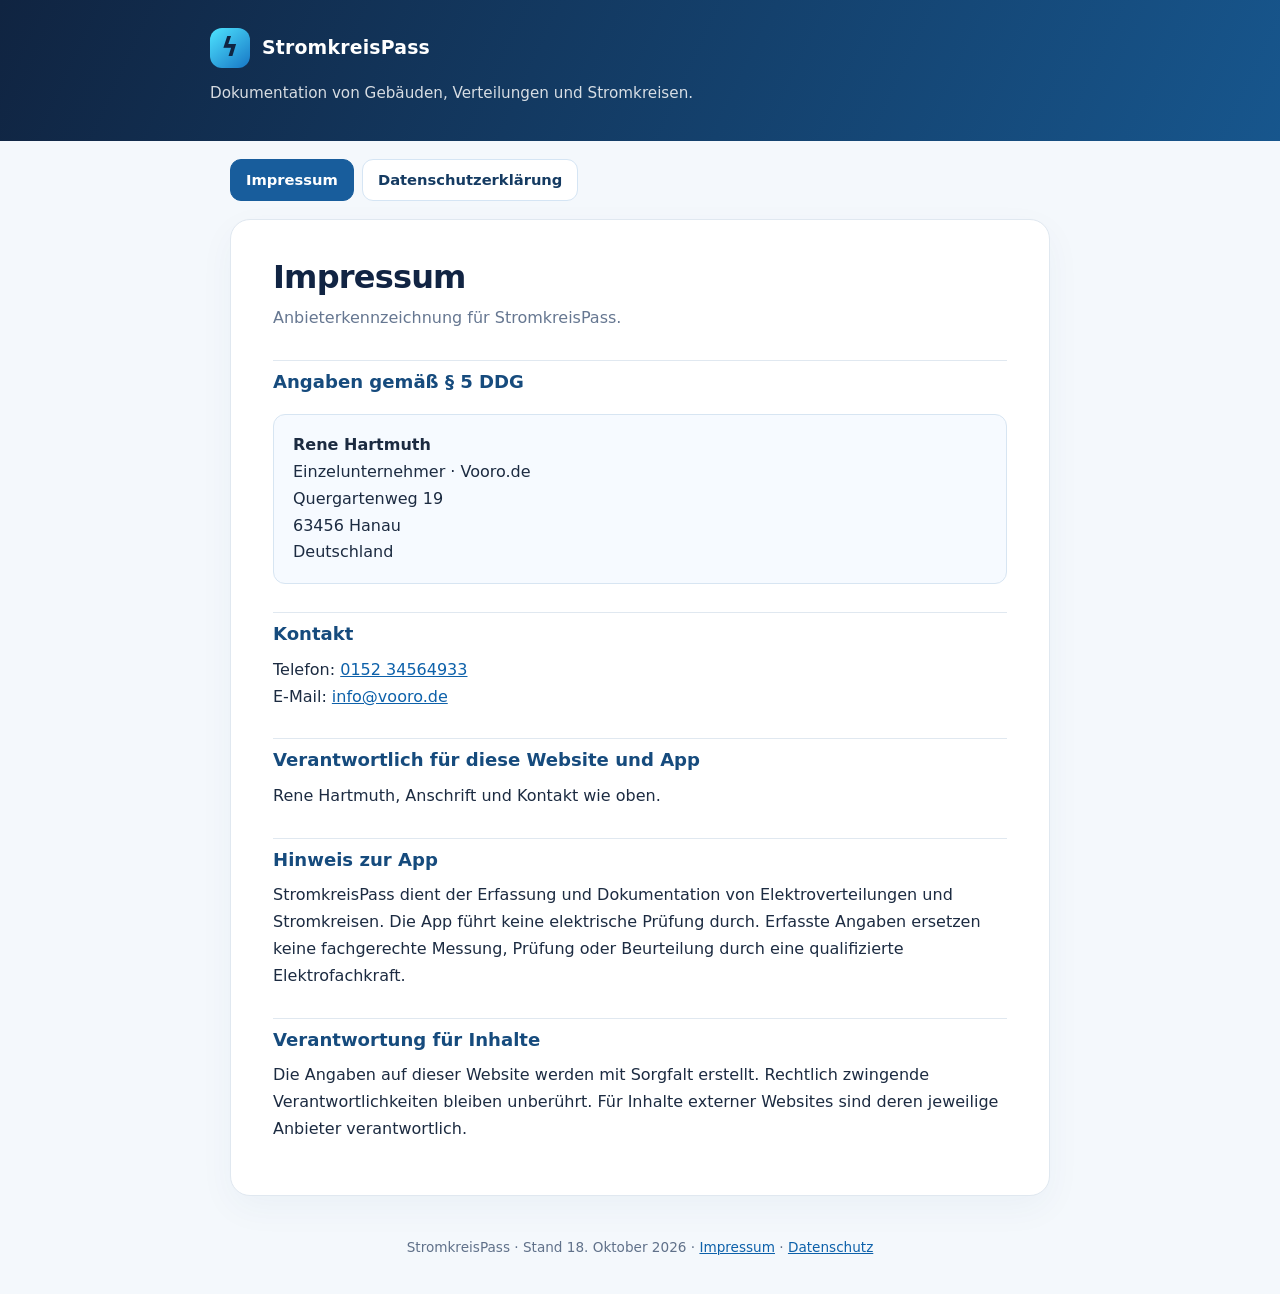
==== index.html @ a769bfb1 "Add files via upload" ====
<!doctype html>
<html lang="de">
<head><meta charset="utf-8"><meta name="viewport" content="width=device-width, initial-scale=1">
<meta name="color-scheme" content="light"><meta name="theme-color" content="#102441">
<meta name="description" content="Anbieterkennzeichnung für StromkreisPass.">
<title>Impressum | StromkreisPass</title><style>
:root {color-scheme:light; --navy:#112443; --accent:#1c74cc; --ink:#1c2b41; --muted:#667791; --line:#e0e8f0; --bg:#f4f8fc; --white:#fff}
*{box-sizing:border-box} body{margin:0;font-family:-apple-system,BlinkMacSystemFont,"Segoe UI",system-ui,sans-serif;line-height:1.68;background:var(--bg);color:var(--ink)}
header{background:linear-gradient(115deg,#102441,#17568d);color:white;padding:28px max(20px,calc((100vw - 860px)/2)) 34px}
.brand{display:flex;align-items:center;gap:12px;font-weight:800;letter-spacing:.01em;font-size:1.18rem}
.mark{display:inline-flex;align-items:center;justify-content:center;width:40px;height:40px;border-radius:12px;background:linear-gradient(140deg,#4ee4ff,#1776c5);color:#102441;font-size:26px}
header p{margin:13px 0 0;opacity:.83;font-size:.95rem}
nav{max-width:860px;margin:18px auto 0;display:flex;gap:8px;flex-wrap:wrap;padding:0 20px}
nav a{color:#153b62;text-decoration:none;border:1px solid #d5e5f4;background:white;padding:8px 15px;border-radius:11px;font-size:.92rem;font-weight:650}
nav a[aria-current="page"]{color:white;background:#185d9c;border-color:#185d9c}
main{width:calc(100% - 40px);max-width:820px;margin:18px auto 40px;padding:38px 42px;background:var(--white);border:1px solid var(--line);border-radius:20px;box-shadow:0 12px 36px rgba(22,66,110,.045)}
h1{font-size:2rem;color:var(--navy);line-height:1.2;letter-spacing:-.025em;margin:0 0 8px} .lead{color:var(--muted);font-size:1rem;margin:0 0 27px}
h2{color:#164b7d;font-size:1.13rem;line-height:1.35;margin:28px 0 10px;padding-top:9px;border-top:1px solid var(--line)}
h3{font-size:1rem;color:#1d3e63;margin:21px 0 6px}p,ul{margin:8px 0 14px}ul{padding-left:22px}li{margin:5px 0} a{color:#0d61aa;overflow-wrap:anywhere}a:hover{text-decoration:underline}
.contact{border:1px solid #d7e5f2;background:#f6faff;border-radius:12px;padding:17px 19px;margin:20px 0}
.notice{border-left:4px solid #1d83b6;background:#f3f9ff;padding:12px 16px;border-radius:0 10px 10px 0;margin:20px 0}
footer{color:#60718a;text-align:center;max-width:820px;padding:0 20px 36px;margin:auto;font-size:.85rem}
@media(max-width:620px){main{padding:26px 20px;border-radius:14px}h1{font-size:1.7rem}header{padding:25px 22px 30px}}
@media(prefers-reduced-motion:no-preference){a{transition:color .15s,background .15s}}
</style></head>
<body>
<header><div class="brand"><span class="mark" aria-hidden="true">ϟ</span><span>StromkreisPass</span></div><p>Dokumentation von Gebäuden, Verteilungen und Stromkreisen.</p></header>
<nav aria-label="Rechtliche Informationen"><a href="./" aria-current="page">Impressum</a><a href="datenschutz.html" >Datenschutzerklärung</a></nav>
<main><h1>Impressum</h1><p class="lead">Anbieterkennzeichnung für StromkreisPass.</p>
<h2>Angaben gemäß § 5 DDG</h2>
<div class="contact"><strong>Rene Hartmuth</strong><br>Einzelunternehmer · Vooro.de<br>Quergartenweg 19<br>63456 Hanau<br>Deutschland</div>
<h2>Kontakt</h2>
<p>Telefon: <a href="tel:+4915234564933">0152 34564933</a><br>E-Mail: <a href="mailto:info@vooro.de">info@vooro.de</a></p>
<h2>Verantwortlich für diese Website und App</h2>
<p>Rene Hartmuth, Anschrift und Kontakt wie oben.</p>
<h2>Hinweis zur App</h2>
<p>StromkreisPass dient der Erfassung und Dokumentation von Elektroverteilungen und Stromkreisen. Die App führt keine elektrische Prüfung durch. Erfasste Angaben ersetzen keine fachgerechte Messung, Prüfung oder Beurteilung durch eine qualifizierte Elektrofachkraft.</p>
<h2>Verantwortung für Inhalte</h2>
<p>Die Angaben auf dieser Website werden mit Sorgfalt erstellt. Rechtlich zwingende Verantwortlichkeiten bleiben unberührt. Für Inhalte externer Websites sind deren jeweilige Anbieter verantwortlich.</p>
</main>
<footer>StromkreisPass · Stand 18. Oktober 2026 · <a href="./">Impressum</a> · <a href="datenschutz.html">Datenschutz</a></footer>
</body></html>
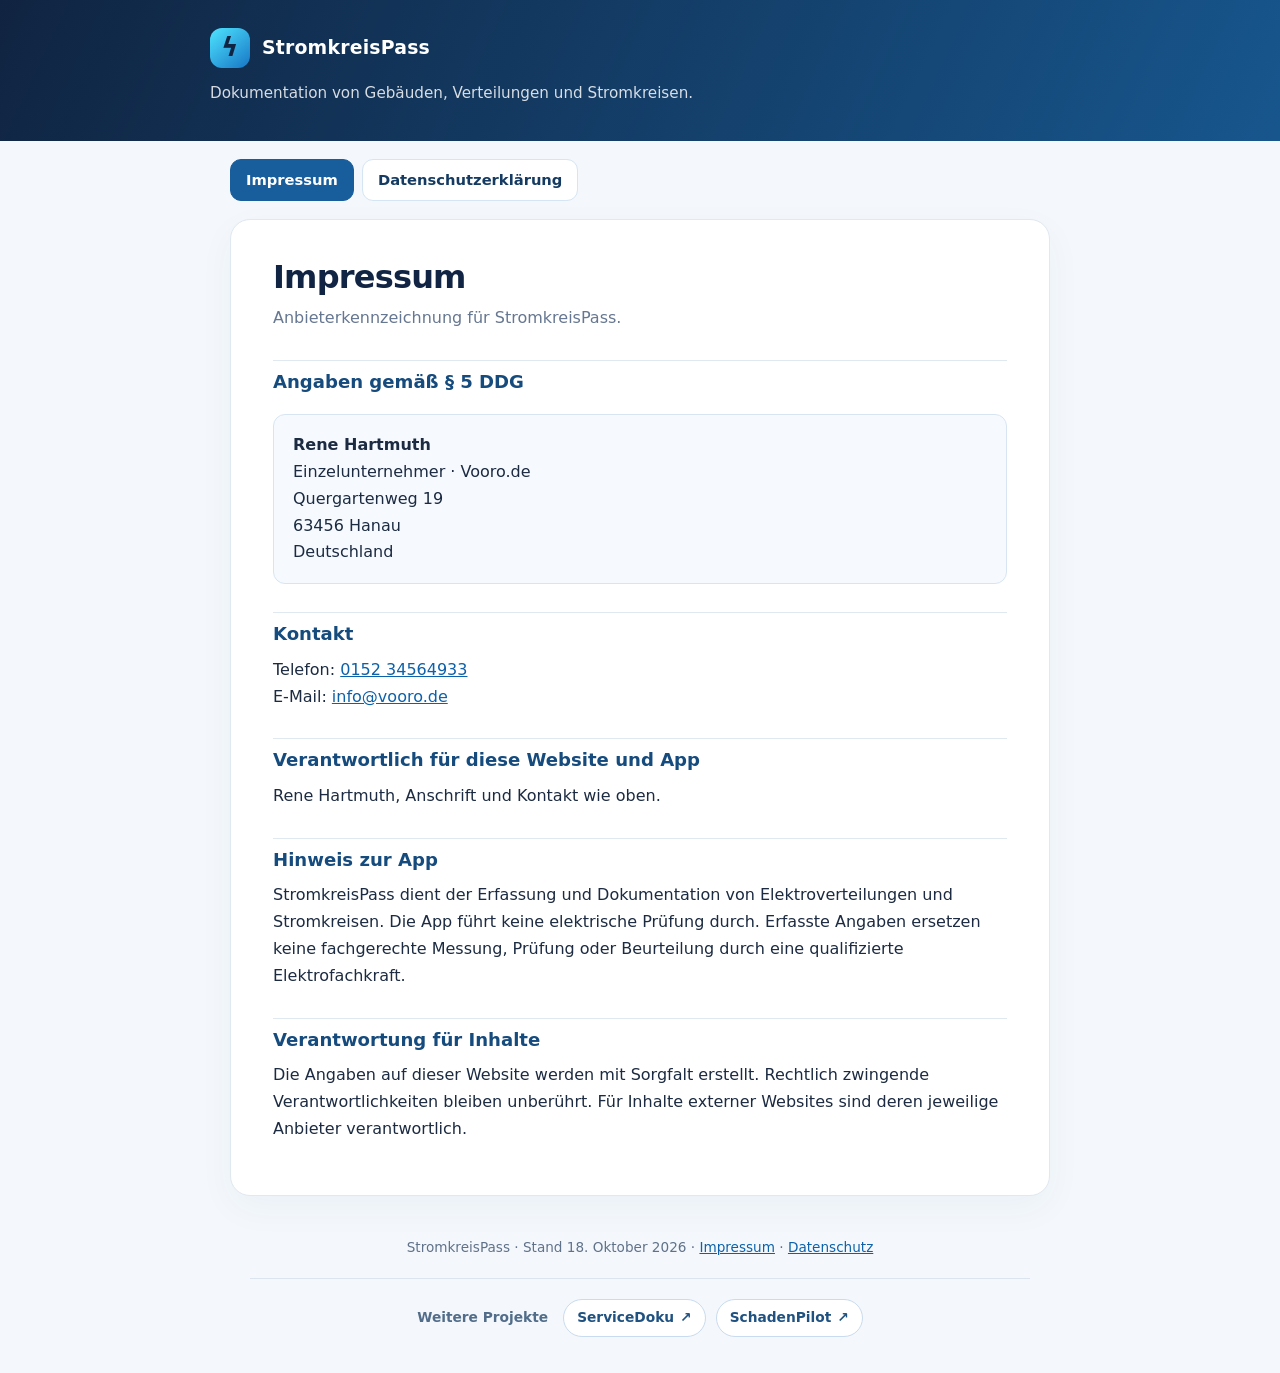
==== commit c8f90be2: "Weitere Projekte im Footer verlinken" ====
--- a/index.html
+++ b/index.html
@@ -22,6 +22,13 @@
 footer{color:#60718a;text-align:center;max-width:820px;padding:0 20px 36px;margin:auto;font-size:.85rem}
 @media(max-width:620px){main{padding:26px 20px;border-radius:14px}h1{font-size:1.7rem}header{padding:25px 22px 30px}}
 @media(prefers-reduced-motion:no-preference){a{transition:color .15s,background .15s}}
+
+/* Weitere Projekte im Impressum / Datenschutz */
+.other-projects-legal{display:flex;align-items:center;justify-content:center;gap:10px;flex-wrap:wrap;border-top:1px solid #dce5ef;margin:20px auto 0;padding-top:20px}
+.other-projects-legal .other-projects-label{font-size:.86rem;color:#526d8a;font-weight:750;margin-right:5px}
+.other-projects-legal a{display:inline-flex;align-items:center;gap:6px;border:1px solid #c9dbee;border-radius:999px;padding:6px 13px;background:#fff;color:#205281;text-decoration:none;font-size:.86rem;font-weight:650}
+.other-projects-legal a:hover,.other-projects-legal a:focus-visible{border-color:#1c74cc;background:#eaf3ff;color:#175a9c}
+
 </style></head>
 <body>
 <header><div class="brand"><span class="mark" aria-hidden="true">ϟ</span><span>StromkreisPass</span></div><p>Dokumentation von Gebäuden, Verteilungen und Stromkreisen.</p></header>
@@ -38,5 +45,10 @@
 <h2>Verantwortung für Inhalte</h2>
 <p>Die Angaben auf dieser Website werden mit Sorgfalt erstellt. Rechtlich zwingende Verantwortlichkeiten bleiben unberührt. Für Inhalte externer Websites sind deren jeweilige Anbieter verantwortlich.</p>
 </main>
-<footer>StromkreisPass · Stand 18. Oktober 2026 · <a href="./">Impressum</a> · <a href="datenschutz.html">Datenschutz</a></footer>
+<footer>StromkreisPass · Stand 18. Oktober 2026 · <a href="./">Impressum</a> · <a href="datenschutz.html">Datenschutz</a><nav class="other-projects-legal" aria-label="Weitere Projekte">
+  <span class="other-projects-label">Weitere Projekte</span>
+  <a href="https://rhartmuth.github.io/servicedoku-website/" target="_blank" rel="noopener noreferrer">ServiceDoku <span aria-hidden="true">↗</span></a>
+  <a href="https://rhartmuth.github.io/schadenpilot-website/" target="_blank" rel="noopener noreferrer">SchadenPilot <span aria-hidden="true">↗</span></a>
+</nav>
+</footer>
 </body></html>
